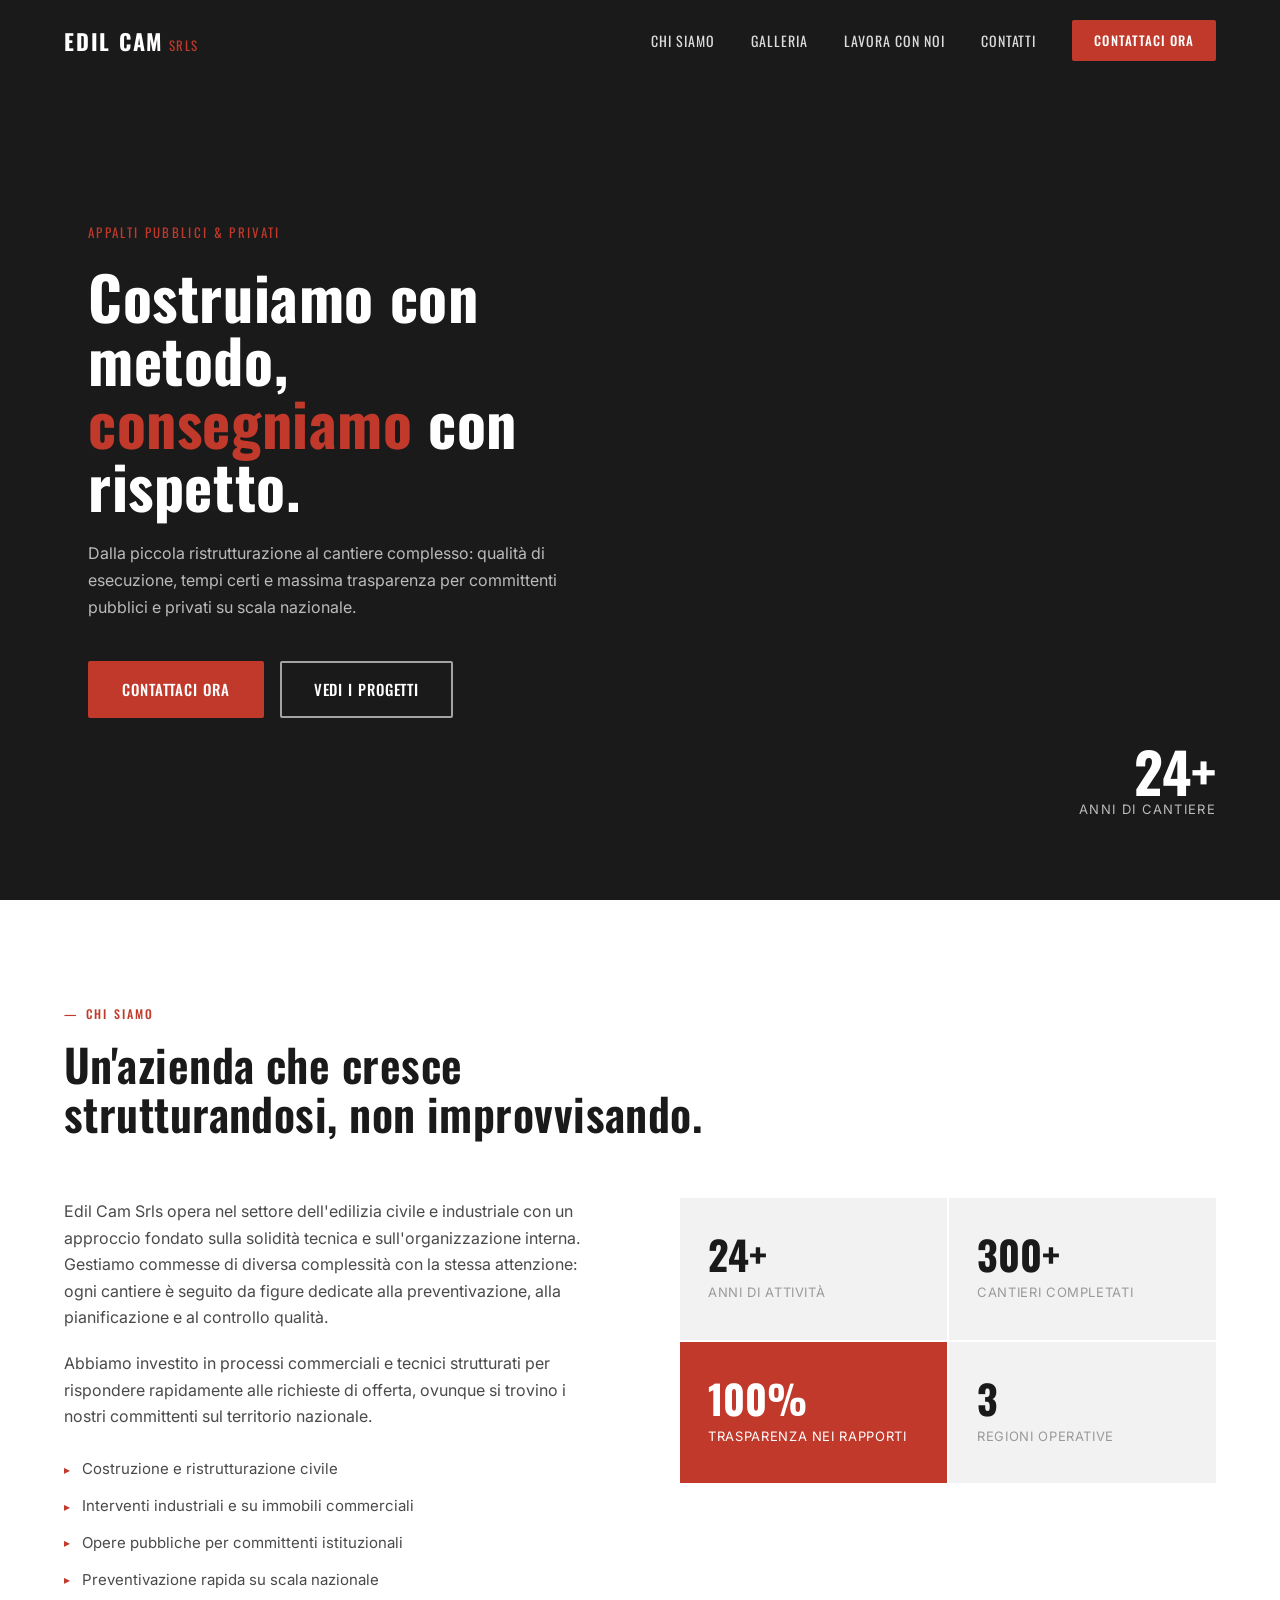
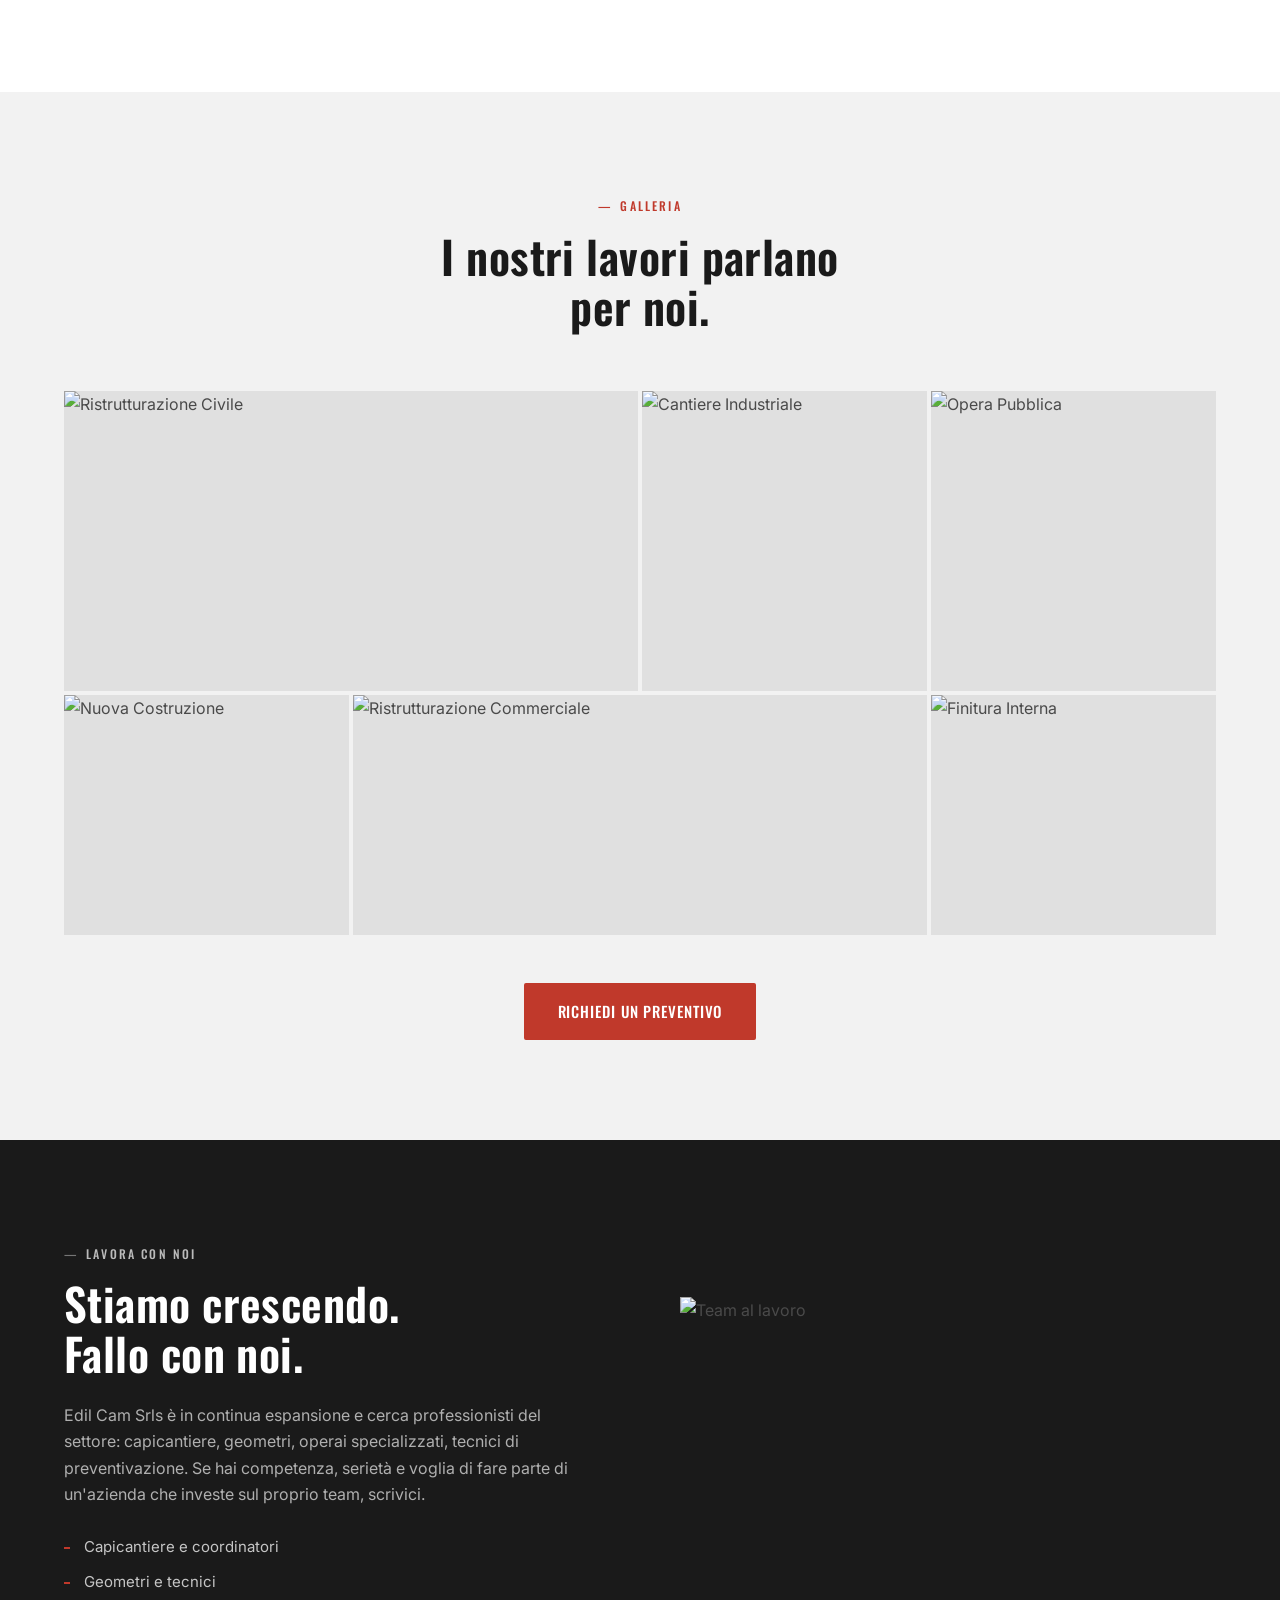
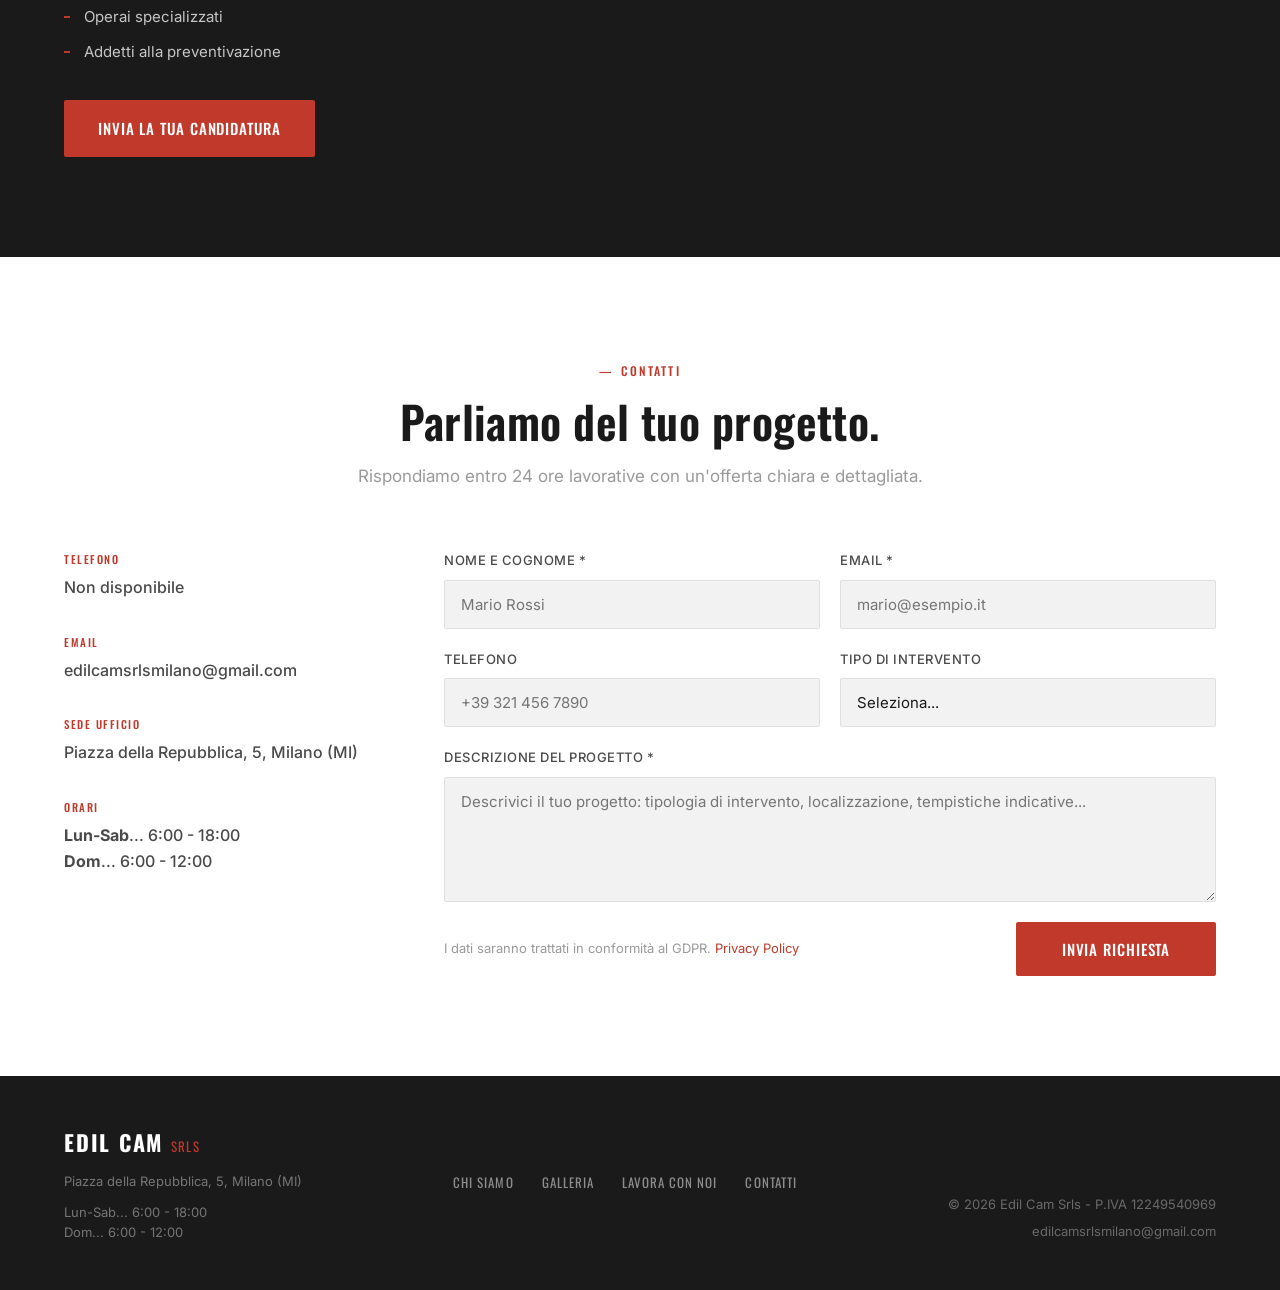
==== index.html @ 342fb799 "Add files via upload" ====
<!DOCTYPE html>
<html lang="it">
<head>
  <meta charset="UTF-8" />
  <meta name="viewport" content="width=device-width, initial-scale=1.0" />
  <link rel="icon" type="image/x-icon" href="img/favicon.ico">
  <title>Edil Cam Srls - Appalti pubblici e privati</title>
  <link rel="preconnect" href="https://fonts.googleapis.com" />
  <link rel="preconnect" href="https://fonts.gstatic.com" crossorigin />
  <link href="https://fonts.googleapis.com/css2?family=Oswald:wght@400;500;600;700&family=Inter:wght@300;400;500;600&display=swap" rel="stylesheet" />
  <link rel="stylesheet" href="styles.css" />
  <link rel="stylesheet" href="index.css" />
</head>
<body>

  <!-- NAVBAR -->
  <header class="navbar" id="navbar">
    <div class="nav-container">
      <a href="#home" class="nav-logo">
        <span class="logo-main">EDIL CAM</span>
        <span class="logo-sub">SRLS</span>
      </a>
      <nav class="nav-links" id="navLinks">
        <a href="#chi-siamo" class="nav-link">Chi Siamo</a>
        <a href="#galleria" class="nav-link">Galleria</a>
        <a href="#lavora" class="nav-link">Lavora con Noi</a>
        <a href="#contatti" class="nav-link">Contatti</a>
        <a href="#contatti" class="nav-cta">Contattaci Ora</a>
      </nav>
      <button class="hamburger" id="hamburger" aria-label="Apri menu" aria-expanded="false">
        <span></span><span></span><span></span>
      </button>
    </div>
  </header>

  <!-- HERO -->
  <section class="hero" id="home">
    <div class="hero-diagonal"></div>

    <div class="hero-carousel">
      <div class="hero-carousel-track" id="heroCarouselTrack">
        <img src="img/hero1.png" alt="" class="hero-carousel-slide" />
        <img src="img/hero2.png" alt="" class="hero-carousel-slide" />
        <img src="img/hero3.png" alt="" class="hero-carousel-slide" />
      </div>
    </div>

    <div class="hero-content">
      <p class="hero-eyebrow">Appalti Pubblici &amp; Privati</p>
      <h1 class="hero-title">Costruiamo con<br> metodo,<br><em>consegniamo</em> con<br>rispetto.</h1>
      <p class="hero-body">Dalla piccola ristrutturazione al cantiere complesso: qualità di esecuzione, tempi certi e massima trasparenza per committenti pubblici e privati su scala nazionale.</p>
      <div class="hero-actions">
        <a href="#contatti" class="btn btn-primary">Contattaci Ora</a>
        <a href="#galleria" class="btn btn-outline">Vedi i Progetti</a>
      </div>
    </div>
    <div class="hero-badge">
      <span class="badge-number">24+</span>
      <span class="badge-label">Anni di cantiere</span>
    </div>
  </section>

  <!-- CHI SIAMO -->
  <section class="section chi-siamo" id="chi-siamo">
    <div class="container">
      <div class="section-header">
        <span class="section-tag">Chi Siamo</span>
        <h2 class="section-title">Un'azienda che cresce<br />strutturandosi, non improvvisando.</h2>
      </div>
      <div class="chi-grid">
        <div class="chi-text">
          <p>Edil Cam Srls opera nel settore dell'edilizia civile e industriale con un approccio fondato sulla solidità tecnica e sull'organizzazione interna. Gestiamo commesse di diversa complessità con la stessa attenzione: ogni cantiere è seguito da figure dedicate alla preventivazione, alla pianificazione e al controllo qualità.</p>
          <p>Abbiamo investito in processi commerciali e tecnici strutturati per rispondere rapidamente alle richieste di offerta, ovunque si trovino i nostri committenti sul territorio nazionale.</p>
          <ul class="chi-list">
            <li><span class="list-icon">▸</span> Costruzione e ristrutturazione civile</li>
            <li><span class="list-icon">▸</span> Interventi industriali e su immobili commerciali</li>
            <li><span class="list-icon">▸</span> Opere pubbliche per committenti istituzionali</li>
            <li><span class="list-icon">▸</span> Preventivazione rapida su scala nazionale</li>
          </ul>
        </div>
        <div class="chi-stats">
          <div class="stat-card">
            <span class="stat-num">24+</span>
            <span class="stat-desc">Anni di attività</span>
          </div>
          <div class="stat-card">
            <span class="stat-num">300+</span>
            <span class="stat-desc">Cantieri completati</span>
          </div>
          <div class="stat-card stat-card--accent">
            <span class="stat-num">100%</span>
            <span class="stat-desc">Trasparenza nei rapporti</span>
          </div>
          <div class="stat-card">
            <span class="stat-num">3</span>
            <span class="stat-desc">Regioni operative</span>
          </div>
        </div>
      </div>
    </div>
  </section>

  <!-- GALLERIA -->
  <section class="section galleria" id="galleria">
    <div class="container">
      <div class="section-header section-header--centered">
        <span class="section-tag">Galleria</span>
        <h2 class="section-title">I nostri lavori parlano<br />per noi.</h2>
      </div>
      <div class="gallery-grid">
        <div class="gallery-item gallery-item--span2" data-label="Ristrutturazione Civile">
          <img src="img/gal1.png" alt="Ristrutturazione Civile" />
          <div class="gallery-overlay"><span>Ristrutturazione Civile</span></div>
        </div>
        <div class="gallery-item" data-label="Cantiere Industriale">
          <img src="img/gal2.png" alt="Cantiere Industriale" />
          <div class="gallery-overlay"><span>Cantiere Industriale</span></div>
        </div>
        <div class="gallery-item" data-label="Opera Pubblica">
          <img src="img/gal3.png" alt="Opera Pubblica" />
          <div class="gallery-overlay"><span>Opera Pubblica</span></div>
        </div>
        <div class="gallery-item" data-label="Nuova Costruzione">
          <img src="img/gal4.png" alt="Nuova Costruzione" />
          <div class="gallery-overlay"><span>Nuova Costruzione</span></div>
        </div>
        <div class="gallery-item gallery-item--span2" data-label="Ristrutturazione Commerciale">
          <img src="img/gal5.png" alt="Ristrutturazione Commerciale" />
          <div class="gallery-overlay"><span>Ristrutturazione Commerciale</span></div>
        </div>
        <div class="gallery-item" data-label="Finitura Interna">
          <img src="img/gal6.png" alt="Finitura Interna" />
          <div class="gallery-overlay"><span>Finitura Interna</span></div>
        </div>
      </div>
      <div class="gallery-cta">
        <a href="#contatti" class="btn btn-primary">Richiedi un Preventivo</a>
      </div>
    </div>
  </section>

  <!-- LAVORA CON NOI -->
  <section class="section lavora" id="lavora">
    <div class="container">
      <div class="lavora-inner">
        <div class="lavora-text">
          <span class="section-tag section-tag--light">Lavora con Noi</span>
          <h2 class="section-title section-title--light">Stiamo crescendo.<br />Fallo con noi.</h2>
          <p>Edil Cam Srls è in continua espansione e cerca professionisti del settore: capicantiere, geometri, operai specializzati, tecnici di preventivazione. Se hai competenza, serietà e voglia di fare parte di un'azienda che investe sul proprio team, scrivici.</p>
          <ul class="lavora-list">
            <li>Capicantiere e coordinatori</li>
            <li>Geometri e tecnici</li>
            <li>Operai specializzati</li>
            <li>Addetti alla preventivazione</li>
          </ul>
          <a href="lavora-con-noi.html" class="btn btn-primary">Invia la tua Candidatura</a>
        </div>
        <div class="lavora-visual">
          <div class="lavora-carousel">
            <div class="carousel-track" id="carouselTrack">
              <img src="img/join1.png" alt="Team al lavoro" class="carousel-slide" />
              <img src="img/join2.png" alt="Cantiere" class="carousel-slide" />
              <img src="img/join3.png" alt="Squadra" class="carousel-slide" />
            </div>
          </div>
        </div>
      </div>
    </div>
  </section>

  <!-- CONTATTI -->
  <section class="section contatti" id="contatti">
    <div class="container">
      <div class="section-header section-header--centered">
        <span class="section-tag">Contatti</span>
        <h2 class="section-title">Parliamo del tuo progetto.</h2>
        <p class="section-sub">Rispondiamo entro 24 ore lavorative con un'offerta chiara e dettagliata.</p>
      </div>
      <div class="contatti-grid">
        <div class="contatti-info">
          <div class="info-block">
            <span class="info-label">Telefono</span>
            <span class="info-value">Non disponibile</span>
          </div>
          <div class="info-block">
            <span class="info-label">Email</span>
            <a href="mailto:edilcamsrlsmilano@gmail.com" class="info-value">edilcamsrlsmilano@gmail.com</a>
          </div>
          <div class="info-block">
            <span class="info-label">Sede Ufficio</span>
            <span class="info-value">Piazza della Repubblica, 5, Milano (MI)</span>
          </div>
          <div class="info-block">
            <span class="info-label">Orari</span>
            <span class="info-value"><span style="font-weight:bold;">Lun-Sab</span>... 6:00 - 18:00</span><br>
            <span class="info-value"><span style="font-weight:bold;">Dom</span>... 6:00 - 12:00</span>
          </div>
        </div>

        <!-- FORM WRAPPER: contiene sia il form che il messaggio di successo -->
        <div class="form-wrapper" id="formWrapper">
          <form class="contatti-form" id="contactForm" novalidate>
            <div class="form-row">
              <div class="form-group">
                <label for="nome">Nome e Cognome *</label>
                <input type="text" id="nome" name="nome" placeholder="Mario Rossi" required />
              </div>
              <div class="form-group">
                <label for="email">Email *</label>
                <input type="email" id="email" name="email" placeholder="mario@esempio.it" required />
              </div>
            </div>
            <div class="form-row">
              <div class="form-group">
                <label for="telefono">Telefono</label>
                <input type="tel" id="telefono" name="telefono" placeholder="+39 321 456 7890" />
              </div>
              <div class="form-group">
                <label for="tipo">Tipo di Intervento</label>
                <select id="tipo" name="tipo">
                  <option value="">Seleziona...</option>
                  <option>Ristrutturazione civile</option>
                  <option>Nuova costruzione</option>
                  <option>Intervento industriale</option>
                  <option>Opera pubblica</option>
                  <option>Altro</option>
                </select>
              </div>
            </div>
            <div class="form-group form-group--full">
              <label for="messaggio">Descrizione del Progetto *</label>
              <textarea id="messaggio" name="messaggio" rows="5" placeholder="Descrivici il tuo progetto: tipologia di intervento, localizzazione, tempistiche indicative..." required></textarea>
            </div>
            <div class="form-footer">
              <p class="form-privacy">I dati saranno trattati in conformità al GDPR. <a href="#">Privacy Policy</a></p>
              <button type="submit" class="btn btn-primary btn-submit" id="submitBtn">Invia Richiesta</button>
            </div>
          </form>

          <!-- SUCCESSO: fratello del form, non figlio -->
          <div class="form-success" id="formSuccess">
            <div class="success-check">
              <svg viewBox="0 0 24 24" fill="none" xmlns="http://www.w3.org/2000/svg">
                <polyline points="4,13 9,18 20,7" stroke="#fff" stroke-width="2.5" stroke-linecap="round" stroke-linejoin="round"/>
              </svg>
            </div>
            <p>La tua richiesta è stata inviata.<br>Ti risponderemo entro 24 ore lavorative.</p>
          </div>
        </div>

      </div>
    </div>
  </section>

  <!-- FOOTER -->
  <footer class="footer">
    <div class="container footer-inner">
      <div class="footer-brand">
        <span class="logo-main">EDIL CAM <span class="logo-sub">SRLS</span></span>
        <p>Piazza della Repubblica, 5, Milano (MI)</p>
        <p>Lun-Sab... 6:00 - 18:00<br>Dom... 6:00 - 12:00</p>
      </div>
      <nav class="footer-nav">
        <a href="#chi-siamo">Chi Siamo</a>
        <a href="#galleria">Galleria</a>
        <a href="#lavora">Lavora con Noi</a>
        <a href="#contatti">Contatti</a>
      </nav>
      <div class="footer-legal">
        <p>© 2026 Edil Cam Srls - P.IVA 12249540969</p>
        <p><a href="mailto:edilcamsrlsmilano@gmail.com">edilcamsrlsmilano@gmail.com</a></p>
      </div>
    </div>
  </footer>

  <script>
  (function () {
    'use strict';

    /* ================================================
       NAVBAR – scroll + hamburger
    ================================================ */
    var navbar    = document.getElementById('navbar');
    var hamburger = document.getElementById('hamburger');
    var navLinks  = document.getElementById('navLinks');

    function updateNavbar() {
      navbar.classList.toggle('scrolled', window.scrollY > 60);
    }
    window.addEventListener('scroll', updateNavbar, { passive: true });
    updateNavbar();

    hamburger.addEventListener('click', function () {
      var isOpen = navLinks.classList.toggle('open');
      hamburger.classList.toggle('open', isOpen);
      hamburger.setAttribute('aria-expanded', String(isOpen));
      document.body.style.overflow = isOpen ? 'hidden' : '';
    });

    navLinks.querySelectorAll('a').forEach(function (link) {
      link.addEventListener('click', function () {
        navLinks.classList.remove('open');
        hamburger.classList.remove('open');
        hamburger.setAttribute('aria-expanded', 'false');
        document.body.style.overflow = '';
      });
    });

    /* ================================================
       SMOOTH SCROLL
    ================================================ */
    document.querySelectorAll('a[href^="#"]').forEach(function (anchor) {
      anchor.addEventListener('click', function (e) {
        var targetId = this.getAttribute('href');
        if (targetId === '#') return;
        var target = document.querySelector(targetId);
        if (!target) return;
        e.preventDefault();
        var offset = navbar.offsetHeight + 16;
        var top = target.getBoundingClientRect().top + window.scrollY - offset;
        window.scrollTo({ top: top, behavior: 'smooth' });
      });
    });

    /* ================================================
       SCROLL-IN ANIMATIONS
    ================================================ */
    if ('IntersectionObserver' in window) {
      var style = document.createElement('style');
      style.textContent = [
        '.anim { opacity:0; transform:translateY(28px); transition:opacity .55s ease, transform .55s ease; }',
        '.anim.in { opacity:1; transform:translateY(0); }',
        '.stat-card.anim { transition-delay:calc(var(--ci,0) * .08s); }',
        '.gallery-item.anim { transition-delay:calc(var(--ii,0) * .07s); }'
      ].join('');
      document.head.appendChild(style);

      document.querySelectorAll('.stat-card').forEach(function (el, i) {
        el.style.setProperty('--ci', i);
      });
      document.querySelectorAll('.gallery-item').forEach(function (el, i) {
        el.style.setProperty('--ii', i);
      });

      var targets = document.querySelectorAll(
        '.chi-grid, .stat-card, .gallery-item, .lavora-inner, .contatti-grid, .section-header'
      );
      targets.forEach(function (el) { el.classList.add('anim'); });

      var observer = new IntersectionObserver(function (entries) {
        entries.forEach(function (entry) {
          if (entry.isIntersecting) {
            entry.target.classList.add('in');
            observer.unobserve(entry.target);
          }
        });
      }, { threshold: 0.12, rootMargin: '0px 0px -40px 0px' });

      targets.forEach(function (el) { observer.observe(el); });
    }

    /* ================================================
       CAROUSEL – Lavora con Noi
    ================================================ */
    (function () {
      var track  = document.getElementById('carouselTrack');
      if (!track) return;
      var slides = track.querySelectorAll('.carousel-slide');
      var total  = slides.length;
      var current = 0;
      function goTo(n) {
        current = (n + total) % total;
        track.style.transform = 'translateX(-' + current * 100 + '%)';
      }
      setInterval(function () { goTo(current + 1); }, 8000);
    })();

    /* ================================================
       CAROUSEL – Hero
    ================================================ */
    (function () {
      var track  = document.getElementById('heroCarouselTrack');
      if (!track) return;
      var slides = track.querySelectorAll('.hero-carousel-slide');
      var total  = slides.length;
      var current = 0;
      function goTo(n) {
        current = (n + total) % total;
        track.style.transform = 'translateX(-' + current * 100 + '%)';
      }
      setInterval(function () { goTo(current + 1); }, 8000);
    })();

    /* ================================================
       CONTACT FORM
    ================================================ */
    var form       = document.getElementById('contactForm');
    var formSuccess = document.getElementById('formSuccess');
    var submitBtn  = document.getElementById('submitBtn');

    if (!form || !formSuccess || !submitBtn) return;

    /* --- helpers --- */
    function getField(id) { return form.querySelector('#' + id); }

    function setError(field, msg) {
      field.style.borderColor = '#C0392B';
      var hint = field.parentNode.querySelector('.field-error');
      if (!hint) {
        hint = document.createElement('span');
        hint.className = 'field-error';
        hint.style.cssText = 'display:block;font-size:12px;color:#C0392B;margin-top:4px;';
        field.parentNode.appendChild(hint);
      }
      hint.textContent = msg;
    }

    function clearError(field) {
      field.style.borderColor = '';
      var hint = field.parentNode.querySelector('.field-error');
      if (hint) hint.remove();
    }

    /* Clear error on user input */
    form.querySelectorAll('input, select, textarea').forEach(function (field) {
      field.addEventListener('input', function () { clearError(this); });
    });

    /* --- validation --- */
    function validate() {
      var ok = true;

      /* required fields */
      form.querySelectorAll('[required]').forEach(function (field) {
        clearError(field);
        if (!field.value.trim()) {
          setError(field, 'Campo obbligatorio.');
          ok = false;
        }
      });

      if (!ok) return false;

      /* email format */
      var emailField = getField('email');
      var emailVal   = emailField.value.trim();
      if (!/^[^\s@]+@[^\s@]+\.[^\s@]{2,}$/.test(emailVal)) {
        setError(emailField, 'Formato email non valido.');
        ok = false;
      }

      /* phone: optional, 8–15 digits */
      var telField = getField('telefono');
      var telVal   = telField.value.trim();
      if (telVal) {
        var digits = telVal.replace(/[\s\-\+\(\)]/g, '');
        if (digits.length < 8 || digits.length > 15) {
          setError(telField, 'Il numero deve contenere tra 8 e 15 cifre.');
          ok = false;
        }
      }

      return ok;
    }

    /* --- submit --- */
    form.addEventListener('submit', function (e) {
      e.preventDefault();

      if (!validate()) return;

      /* Disabilita pulsante e mostra stato invio */
      submitBtn.textContent = 'Invio in corso...';
      submitBtn.disabled = true;

      /* Simula chiamata al server (900ms) poi mostra successo */
      setTimeout(function () {
        /* Nascondi il form con fade */
        form.style.transition = 'opacity .3s ease';
        form.style.opacity = '0';

        setTimeout(function () {
          /* Collassa il form senza display:none così il DOM resta integro */
          form.style.visibility = 'hidden';
          form.style.position   = 'absolute';
          form.style.height     = '0';
          form.style.overflow   = 'hidden';

          /* Mostra il pannello di successo */
          formSuccess.classList.add('visible');
        }, 300);
      }, 900);
    });

    /* ================================================
       GALLERY – accessibilità tastiera
    ================================================ */
    document.querySelectorAll('.gallery-item').forEach(function (item) {
      item.setAttribute('tabindex', '0');
      item.addEventListener('keydown', function (e) {
        if (e.key === 'Enter' || e.key === ' ') {
          e.preventDefault();
          console.log('Gallery item selected:', item.getAttribute('data-label'));
        }
      });
    });

  })();
  </script>
</body>
</html>
---- styles.css ----
/* =============================================
   EDIL CAM SRLS – styles.css  (condiviso)
   Palette: White #FFFFFF | Grey #4A4A4A / #E8E8E8 | Red #C0392B
   Fonts: Oswald (display) + Inter (body)
   ============================================= */

/* --- RESET & BASE --- */
*, *::before, *::after { box-sizing: border-box; margin: 0; padding: 0; }

:root {
  --white:      #FFFFFF;
  --grey-light: #F2F2F2;
  --grey-mid:   #E0E0E0;
  --grey:       #9A9A9A;
  --grey-dark:  #4A4A4A;
  --black:      #1A1A1A;
  --red:        #C0392B;
  --red-dark:   #962D22;

  --font-display: 'Oswald', sans-serif;
  --font-body:    'Inter', sans-serif;

  --container:  1200px;
  --radius:     2px;
  --transition: 0.25s ease;
}

html { scroll-behavior: smooth; }

body {
  font-family: var(--font-body);
  font-size: 16px;
  line-height: 1.65;
  color: var(--grey-dark);
  background: var(--white);
  overflow-x: hidden;
}

img, svg { display: block; max-width: 100%; }
a { text-decoration: none; color: inherit; }

h1, h2, h3 {
  font-family: var(--font-display);
  font-weight: 600;
  line-height: 1.1;
  letter-spacing: 0.01em;
  color: var(--black);
}

/* --- CONTAINER --- */
.container {
  width: 100%;
  max-width: var(--container);
  margin: 0 auto;
  padding: 0 24px;
}

/* --- BUTTONS --- */
.btn {
  display: inline-flex;
  align-items: center;
  justify-content: center;
  padding: 14px 32px;
  font-family: var(--font-display);
  font-size: 15px;
  font-weight: 500;
  letter-spacing: 0.06em;
  text-transform: uppercase;
  border: 2px solid transparent;
  cursor: pointer;
  border-radius: var(--radius);
  transition: background var(--transition), color var(--transition), border-color var(--transition);
}
.btn-primary { background: var(--red); color: var(--white); border-color: var(--red); }
.btn-primary:hover { background: var(--red-dark); border-color: var(--red-dark); }
.btn-outline { background: transparent; color: var(--white); border-color: rgba(255,255,255,0.6); }
.btn-outline:hover { background: rgba(255,255,255,0.1); border-color: var(--white); }

/* --- NAVBAR --- */
.navbar {
  position: fixed;
  top: 0; left: 0; right: 0;
  z-index: 100;
  background: transparent;
  padding: 20px 0;
  transition: background var(--transition), box-shadow var(--transition);
}
.navbar.scrolled {
  background: var(--white);
  box-shadow: 0 2px 20px rgba(0,0,0,0.08);
  padding: 14px 0;
}
.navbar.scrolled .nav-link,
.navbar.scrolled .logo-main,
.navbar.scrolled .logo-sub { color: var(--black); }

.nav-container {
  display: flex;
  align-items: center;
  justify-content: space-between;
  max-width: var(--container);
  margin: 0 auto;
  padding: 0 24px;
}

.nav-logo { display: flex; align-items: baseline; gap: 6px; }
.logo-main {
  font-family: var(--font-display);
  font-size: 22px;
  font-weight: 700;
  letter-spacing: 0.08em;
  color: var(--white);
  transition: color var(--transition);
}
.logo-sub {
  font-family: var(--font-display);
  font-size: 13px;
  font-weight: 400;
  letter-spacing: 0.1em;
  color: var(--red);
}

.nav-links { display: flex; align-items: center; gap: 36px; }
.nav-link {
  font-family: var(--font-display);
  font-size: 14px;
  font-weight: 400;
  letter-spacing: 0.07em;
  text-transform: uppercase;
  color: rgba(255,255,255,0.85);
  transition: color var(--transition);
}
.nav-link:hover { color: var(--white); }
.navbar.scrolled .nav-link { color: var(--grey-dark); }
.navbar.scrolled .nav-link:hover { color: var(--red); }

.nav-cta {
  padding: 10px 22px;
  font-family: var(--font-display);
  font-size: 13px;
  font-weight: 500;
  letter-spacing: 0.08em;
  text-transform: uppercase;
  background: var(--red);
  color: var(--white) !important;
  border-radius: var(--radius);
  transition: background var(--transition);
}
.nav-cta:hover { background: var(--red-dark); }

.hamburger {
  display: none;
  flex-direction: column;
  gap: 5px;
  background: none;
  border: none;
  cursor: pointer;
  padding: 4px;
}
.hamburger span {
  display: block;
  width: 24px; height: 2px;
  background: var(--white);
  transition: background var(--transition), transform 0.3s;
}
.navbar.scrolled .hamburger span { background: var(--black); }

/* --- SECTION COMMON --- */
.section { padding: 100px 0; }
.section-header { margin-bottom: 60px; }
.section-header--centered { text-align: center; }

.section-tag {
  display: inline-block;
  font-family: var(--font-display);
  font-size: 12px;
  font-weight: 500;
  letter-spacing: 0.18em;
  text-transform: uppercase;
  color: var(--red);
  margin-bottom: 16px;
}
.section-tag::before { content: '—'; margin-right: 8px; color: var(--red); }
.section-tag--light { color: rgba(255,255,255,0.7); }
.section-tag--light::before { color: rgba(255,255,255,0.4); }

.section-title {
  font-size: clamp(28px, 3.5vw, 48px);
  font-weight: 600;
  color: var(--black);
  line-height: 1.1;
}
.section-title--light { color: var(--white); }
.section-sub { margin-top: 16px; font-size: 17px; color: var(--grey); }

/* --- FORM (condiviso tra contatti e candidature) --- */
.contatti-form { position: relative; }

.form-row {
  display: grid;
  grid-template-columns: 1fr 1fr;
  gap: 20px;
  margin-bottom: 20px;
}
.form-group { display: flex; flex-direction: column; gap: 8px; }
.form-group--full { margin-bottom: 20px; }

.form-group label {
  font-size: 13px;
  font-weight: 500;
  letter-spacing: 0.04em;
  color: var(--grey-dark);
  text-transform: uppercase;
}
.form-group input,
.form-group select,
.form-group textarea {
  padding: 14px 16px;
  background: var(--grey-light);
  border: 1px solid var(--grey-mid);
  border-radius: var(--radius);
  font-family: var(--font-body);
  font-size: 15px;
  color: var(--black);
  outline: none;
  appearance: none;
  transition: border-color var(--transition), background var(--transition);
}
.form-group input:focus,
.form-group select:focus,
.form-group textarea:focus { border-color: var(--red); background: var(--white); }
.form-group textarea { resize: vertical; min-height: 120px; }

.form-footer {
  display: flex;
  align-items: center;
  justify-content: space-between;
  gap: 20px;
  flex-wrap: wrap;
}
.form-privacy { font-size: 13px; color: var(--grey); }
.form-privacy a { color: var(--red); }
.btn-submit { min-width: 200px; }

/* --- FOOTER --- */
.footer { background: var(--black); padding: 48px 0; }
.footer-inner {
  display: flex;
  align-items: center;
  justify-content: space-between;
  gap: 40px;
  flex-wrap: wrap;
}

.footer-brand { display: flex; flex-direction: column; gap: 4px; align-self: flex-start; }
.footer-brand p { font-size: 13px; color: rgba(255,255,255,0.4); margin-top: 8px; line-height: 1.5; }

.footer-nav { display: flex; gap: 28px; flex-wrap: wrap; }
.footer-nav a {
  font-family: var(--font-display);
  font-size: 13px;
  letter-spacing: 0.08em;
  text-transform: uppercase;
  color: rgba(255,255,255,0.5);
  transition: color var(--transition);
}
.footer-nav a:hover { color: var(--white); }

.footer-legal { text-align: right; display: flex; flex-direction: column; gap: 6px; align-self: flex-end;}
.footer-legal p,
.footer-legal a { font-size: 13px; color: rgba(255,255,255,0.35); transition: color var(--transition); }
.footer-legal a:hover { color: var(--red); }

/* --- RESPONSIVE CONDIVISO --- */
@media (max-width: 768px) {
  .nav-links {
    display: none;
    position: fixed;
    inset: 0;
    background: var(--black);
    flex-direction: column;
    align-items: center;
    justify-content: center;
    gap: 32px;
    z-index: 99;
  }
  .nav-links.open { display: flex; }
  .nav-link { font-size: 22px; color: var(--white) !important; }
  .nav-cta { font-size: 18px; }
  .hamburger { display: flex; z-index: 101; }
  .hamburger.open span:nth-child(1) { transform: translateY(7px) rotate(45deg); }
  .hamburger.open span:nth-child(2) { opacity: 0; }
  .hamburger.open span:nth-child(3) { transform: translateY(-7px) rotate(-45deg); }

  .section { padding: 72px 0; }
  .form-row { grid-template-columns: 1fr; }
  .form-footer { flex-direction: column; align-items: flex-start; }
  .footer-inner { flex-direction: column; align-items: flex-start; }
  .footer-legal { text-align: left; }
}

@media (max-width: 480px) {
  .btn { width: 100%; text-align: center; }
}

@media (prefers-reduced-motion: reduce) {
  *, *::before, *::after { transition: none !important; animation: none !important; }
}
---- index.css ----
/* =============================================
   EDIL CAM SRLS – index.css  (solo index.html)
   Dipende da styles.css
   ============================================= */

/* --- HERO --- */
.hero {
  position: relative;
  min-height: 100vh;
  background: var(--black);
  display: flex;
  align-items: center;
  overflow: hidden;
  padding: 120px 24px 80px;
}

.hero-diagonal {
  position: absolute;
  top: 0; right: 0;
  width: 55%; height: 100%;
  background: transparent; 
  clip-path: polygon(18% 0, 100% 0, 100% 100%, 0% 100%);
  opacity: 1;
  z-index: 2;
}

/* --- HERO CAROUSEL --- */
.hero-carousel {
  position: absolute;
  top: 0;
  right: 0;
  width: 55%;
  height: 100%;
  clip-path: polygon(18% 0, 100% 0, 100% 100%, 0% 100%);
  overflow: hidden;
  z-index: 1;
}

.hero-carousel-track {
  display: flex;
  width: 100%;
  height: 100%;
  transition: transform 0.8s ease;
}

.hero-carousel-slide {
  min-width: 100%;
  height: 100%;
  object-fit: cover;
  display: block;
  opacity: 0.55; /* scurisce leggermente per non soffocare il testo */
}

.hero-content {
  position: relative;
  z-index: 2;
  max-width: 620px;
  margin: 0 auto 0 calc((100vw - var(--container)) / 2 + 24px);
}
.hero-eyebrow {
  font-family: var(--font-display);
  font-size: 13px;
  font-weight: 400;
  letter-spacing: 0.18em;
  text-transform: uppercase;
  color: var(--red);
  margin-bottom: 20px;
}
.hero-title {
  font-size: clamp(42px, 6vw, 60px);
  font-weight: 700;
  color: var(--white);
  margin-bottom: 24px;
  line-height: 1.05;
}
.hero-title em { font-style: normal; color: var(--red); }
.hero-body {
  font-size: 16px;
  color: rgba(255,255,255,0.7);
  max-width: 480px;
  margin-bottom: 40px;
  line-height: 1.7;
}
.hero-actions { display: flex; gap: 16px; flex-wrap: wrap; }

.hero-badge {
  position: absolute;
  bottom: 80px;
  right: calc((100vw - var(--container)) / 2 + 24px);
  z-index: 2;
  text-align: right;
}
.badge-number {
  display: block;
  font-family: var(--font-display);
  font-size: 56px;
  font-weight: 700;
  color: var(--white);
  line-height: 1;
}
.badge-label {
  display: block;
  font-size: 13px;
  letter-spacing: 0.1em;
  text-transform: uppercase;
  color: var(--white);
  opacity: 0.7;
}

/* --- CHI SIAMO --- */
.chi-siamo { background: var(--white); }

.chi-grid {
  display: grid;
  grid-template-columns: 1fr 1fr;
  gap: 80px;
  align-items: start;
}
.chi-text p { color: var(--grey-dark); font-size: 16px; margin-bottom: 20px; }

.chi-list { list-style: none; margin-top: 28px; display: flex; flex-direction: column; gap: 12px; }
.chi-list li { font-size: 15px; display: flex; align-items: center; gap: 12px; color: var(--grey-dark); }
.list-icon { color: var(--red); font-size: 12px; flex-shrink: 0; }

.chi-stats { display: grid; grid-template-columns: 1fr 1fr; gap: 2px; }

.stat-card {
  background: var(--grey-light);
  padding: 36px 28px;
  display: flex;
  flex-direction: column;
  gap: 8px;
  transition: background var(--transition);
}
.stat-card:hover { background: var(--grey-mid); }
.stat-card--accent { background: var(--red); }
.stat-card--accent:hover { background: var(--red-dark); }

.stat-num {
  font-family: var(--font-display);
  font-size: 40px;
  font-weight: 700;
  color: var(--black);
  line-height: 1;
}
.stat-card--accent .stat-num,
.stat-card--accent .stat-desc { color: var(--white); }
.stat-desc { font-size: 13px; letter-spacing: 0.05em; text-transform: uppercase; color: var(--grey); }

/* --- GALLERIA --- */
.galleria { background: var(--grey-light); }

.gallery-grid {
  display: grid;
  grid-template-columns: repeat(4, 1fr);
  grid-template-rows: 300px 240px;
  gap: 4px;
}

.gallery-item {
  position: relative;
  overflow: hidden;
  background: var(--grey-mid);
  cursor: pointer;
}
.gallery-item--span2 { grid-column: span 2; }

.gallery-item img {
  width: 100%;
  height: 100%;
  object-fit: cover;
  display: block;
  transition: transform 0.5s ease;
}
.gallery-item:hover img { transform: scale(1.04); }

.gallery-overlay {
  position: absolute;
  inset: 0;
  background: rgba(26,26,26,0);
  display: flex;
  align-items: flex-end;
  padding: 20px;
  transition: background var(--transition);
}
.gallery-overlay span {
  font-family: var(--font-display);
  font-size: 16px;
  font-weight: 500;
  letter-spacing: 0.05em;
  text-transform: uppercase;
  color: var(--white);
  opacity: 0;
  transform: translateY(8px);
  transition: opacity var(--transition), transform var(--transition);
}
.gallery-item:hover .gallery-overlay { background: rgba(26,26,26,0.55); }
.gallery-item:hover .gallery-overlay span { opacity: 1; transform: translateY(0); }

.gallery-cta { text-align: center; margin-top: 48px; }

/* --- LAVORA CON NOI (sezione in index) --- */
.lavora { background: var(--black); }

.lavora-inner { display: grid; grid-template-columns: 1fr 1fr; gap: 80px; align-items: center; }

.lavora-text p { color: rgba(255,255,255,0.65); margin: 24px 0 28px; font-size: 16px; }

.lavora-list { list-style: none; margin-bottom: 36px; display: flex; flex-direction: column; gap: 10px; }
.lavora-list li {
  color: rgba(255,255,255,0.75);
  font-size: 15px;
  padding-left: 20px;
  position: relative;
}
.lavora-list li::before {
  content: '';
  position: absolute;
  left: 0; top: 50%;
  transform: translateY(-50%);
  width: 6px; height: 2px;
  background: var(--red);
}

.lavora-visual { display: flex; justify-content: center; }

.lavora-carousel {
  position: relative;
  width: 100%;
  max-width: 600px;
  aspect-ratio: 4/3;
  overflow: hidden;
}

.carousel-track {
  display: flex;
  width: 100%;
  height: 100%;
  transition: transform 0.5s ease;
}

.carousel-slide {
  min-width: 100%;
  height: 100%;
  object-fit: cover;
  display: block;
}

/* --- CONTATTI --- */
.contatti { background: var(--white); }

.contatti-grid { display: grid; grid-template-columns: 300px 1fr; gap: 80px; align-items: start; }

.info-block { margin-bottom: 32px; }
.info-label {
  display: block;
  font-family: var(--font-display);
  font-size: 11px;
  font-weight: 500;
  letter-spacing: 0.14em;
  text-transform: uppercase;
  color: var(--red);
  margin-bottom: 6px;
}
.info-value { font-size: 16px; color: var(--grey-dark); font-weight: 500; }
a.info-value:hover { color: var(--red); }

.form-success {
  display: none;
  flex-direction: column;
  align-items: center;
  justify-content: center;
  gap: 20px;
  margin-top: 24px;
  padding: 48px 24px;
  text-align: center;
}
.form-success.visible { display: flex; }

.success-check {
  width: 56px;
  height: 56px;
  background: var(--red);
  border-radius: 4px;
  display: flex;
  align-items: center;
  justify-content: center;
  flex-shrink: 0;
}
.success-check svg {
  width: 30px;
  height: 30px;
}

.form-success p {
  font-size: 16px;
  color: var(--grey-dark);
  font-weight: 500;
  letter-spacing: 0.02em;
}

/* --- RESPONSIVE index.css --- */
@media (max-width: 1024px) {
  .chi-grid { grid-template-columns: 1fr; gap: 48px; }
  .chi-stats { grid-template-columns: repeat(4, 1fr); }
  .contatti-grid { grid-template-columns: 1fr; gap: 48px; }
  .lavora-inner { grid-template-columns: 1fr; gap: 48px; }
  .hero-content { margin-left: 24px; }
  .hero-badge { right: 24px; }
}

@media (max-width: 768px) {
  .gallery-grid { grid-template-columns: 1fr 1fr; grid-template-rows: auto; }
  .gallery-item--span2 { grid-column: span 2; }
  .gallery-item { height: 180px; }
  .chi-stats { grid-template-columns: 1fr 1fr; }
  .hero-badge { display: none; }
  .hero-diagonal { width: 100%; clip-path: none; opacity: 0.15; }
}

@media (max-width: 480px) {
  .hero-actions { flex-direction: column; }
  .gallery-grid { grid-template-columns: 1fr; }
  .gallery-item--span2 { grid-column: span 1; }
}
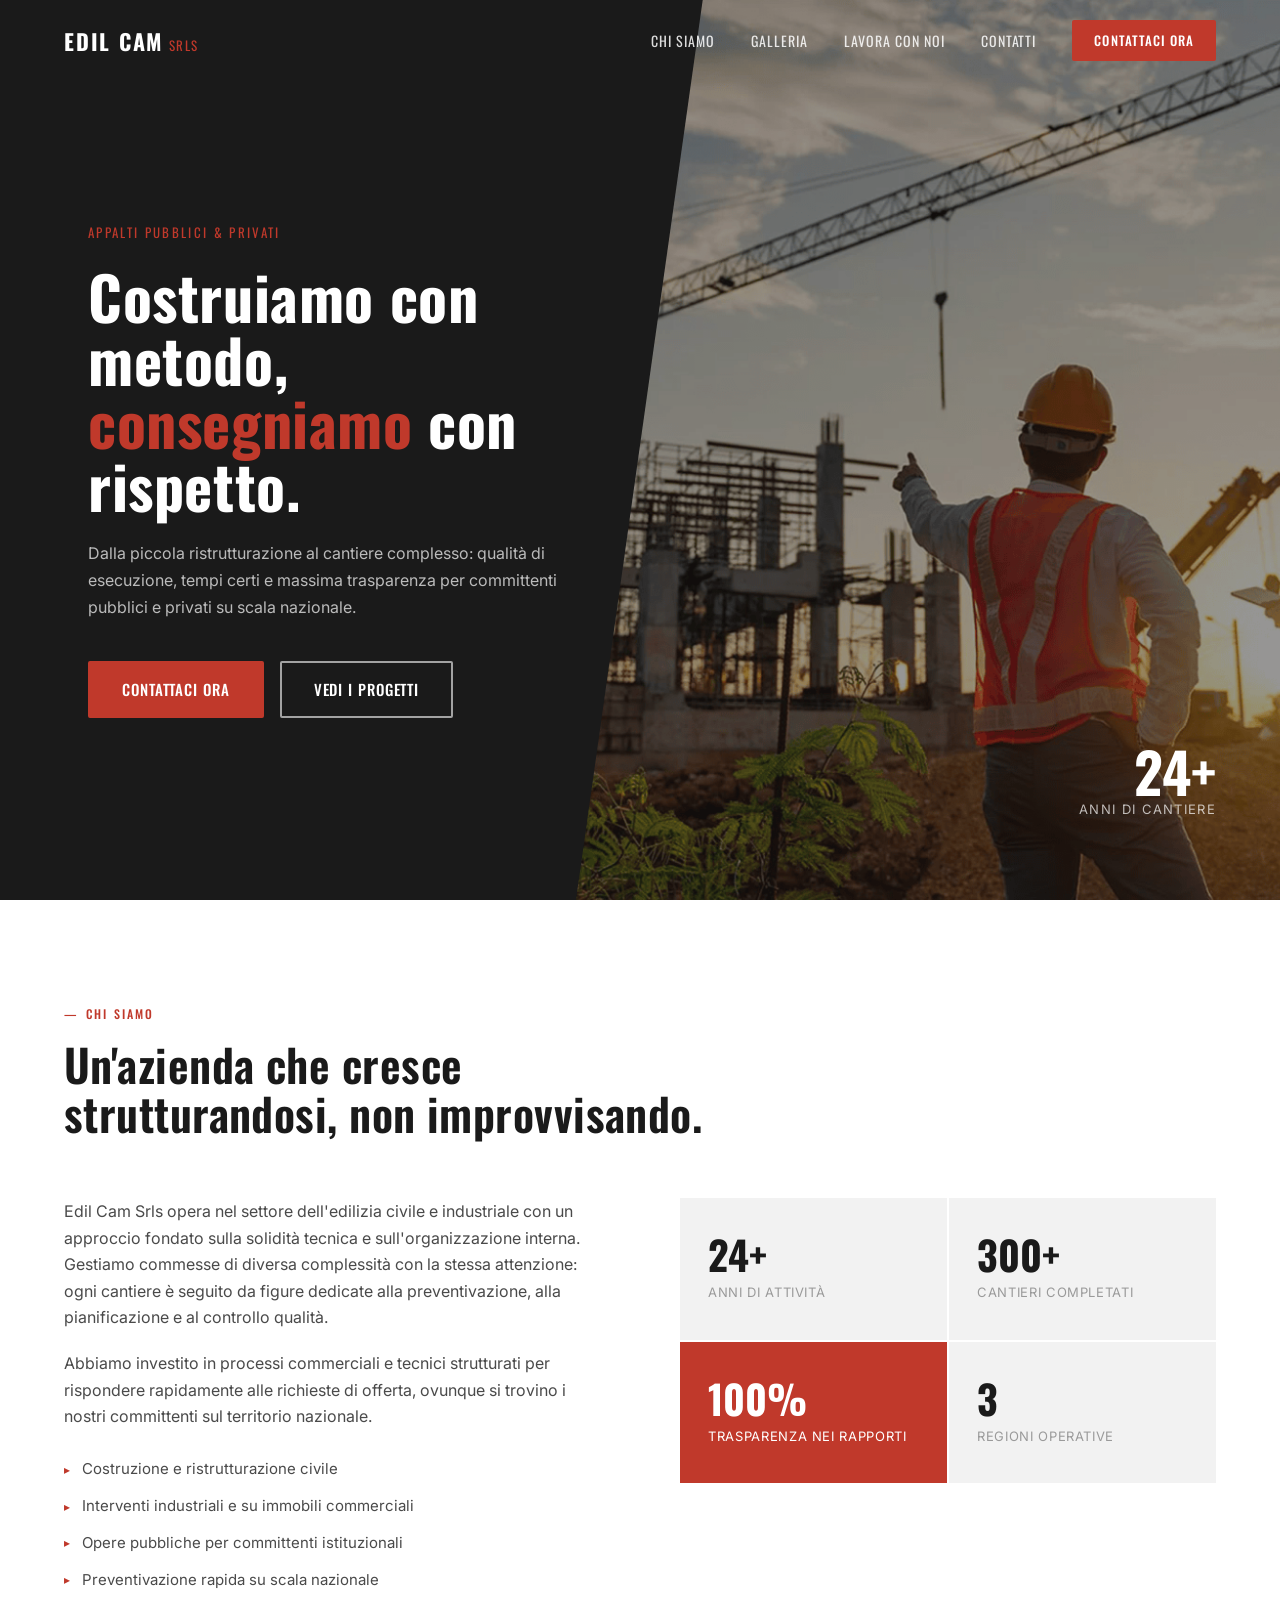
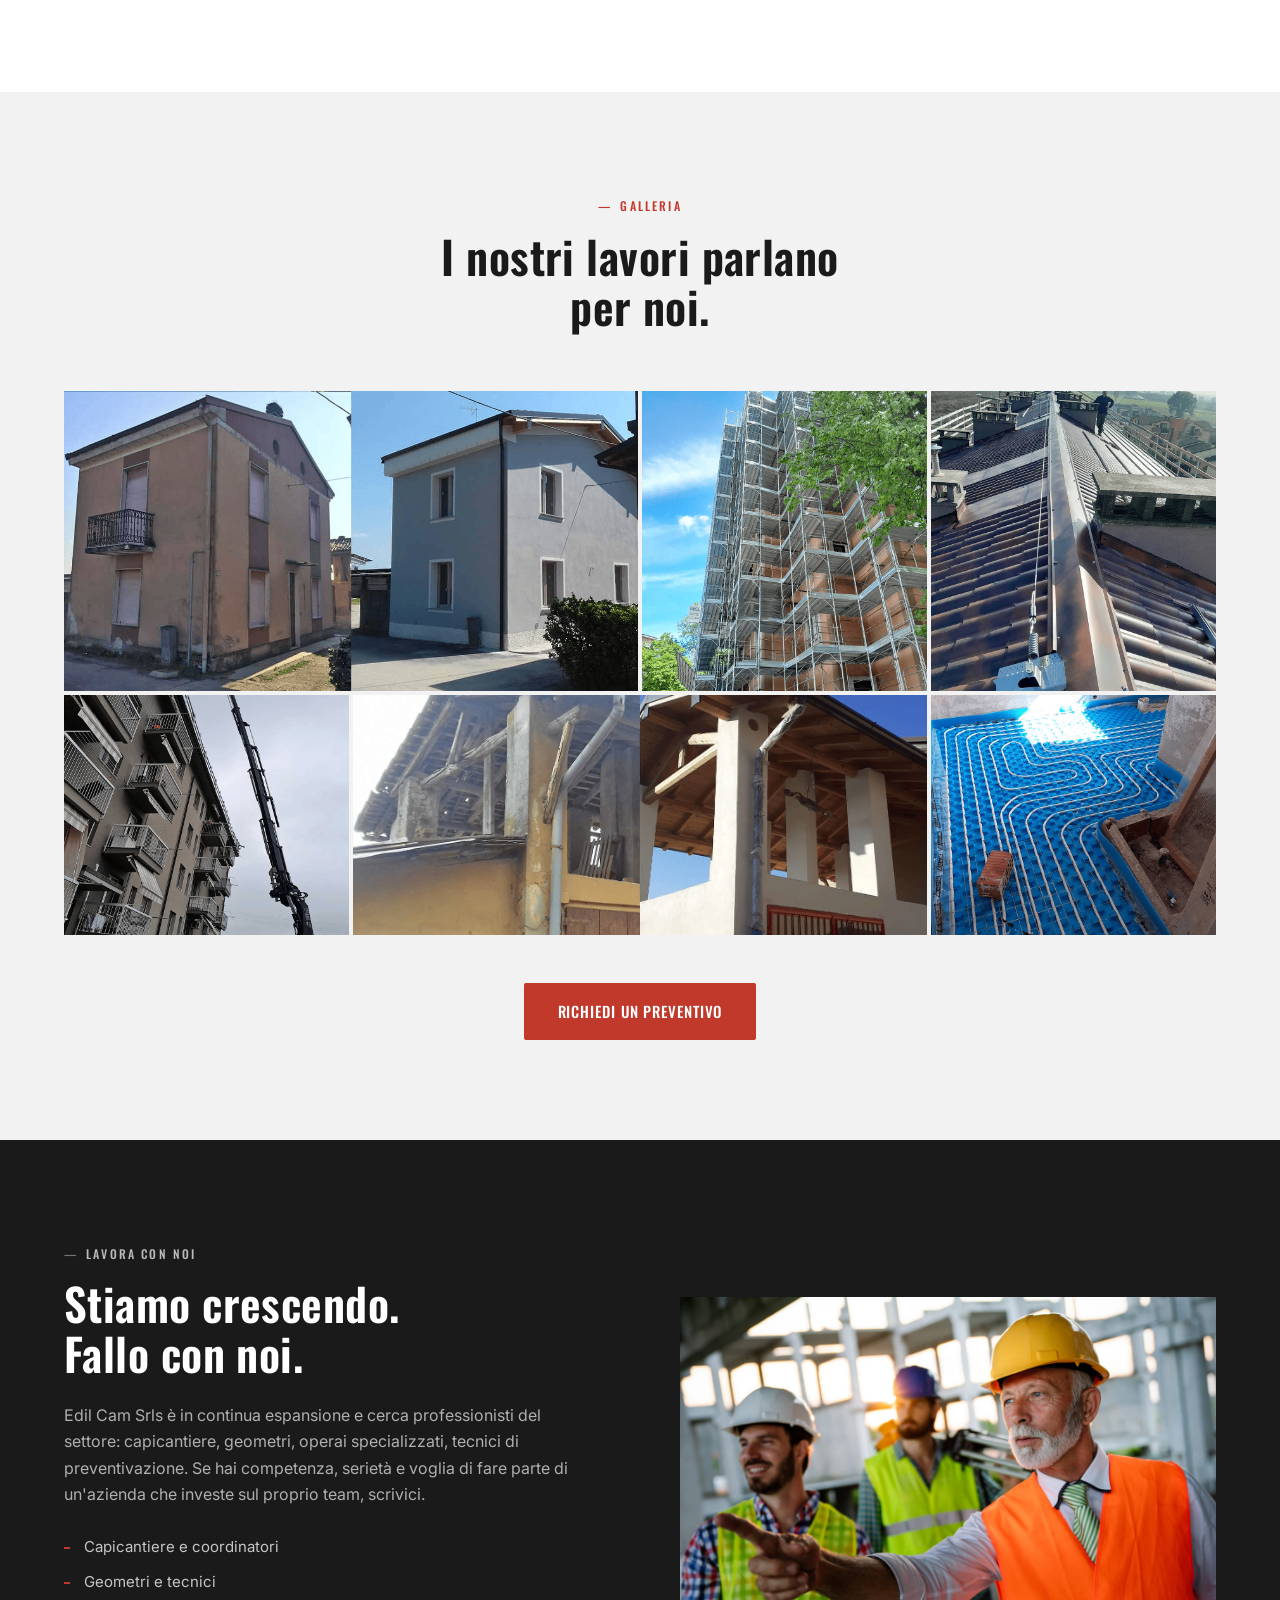
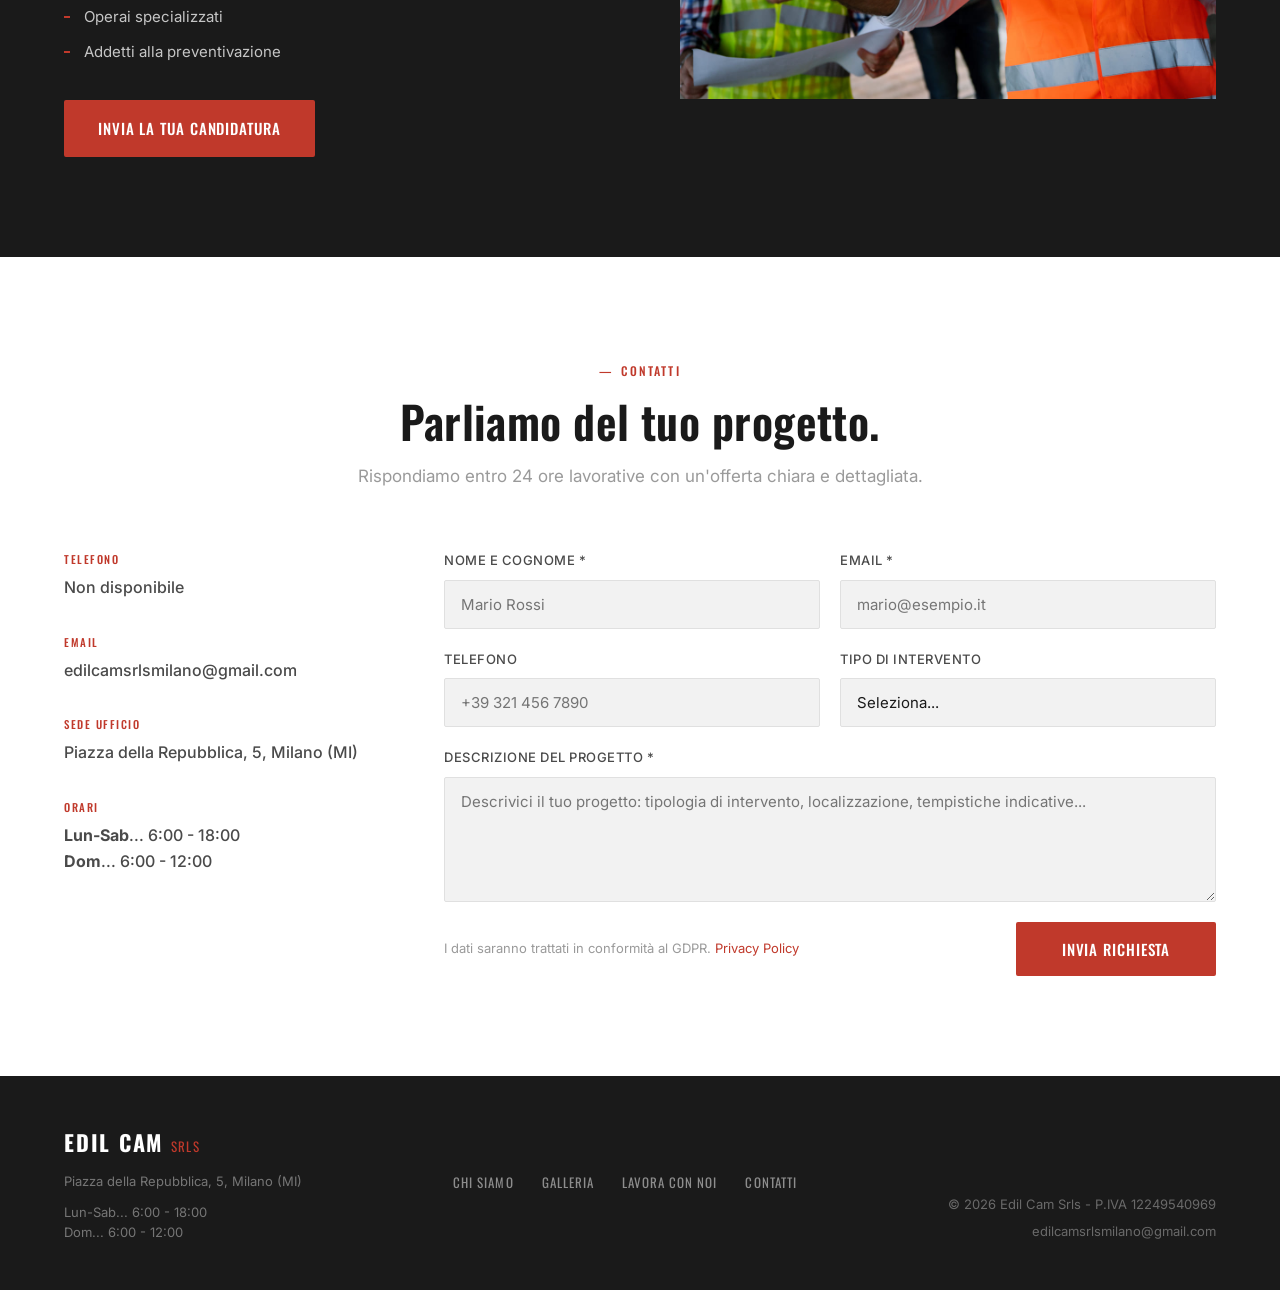
==== commit 8633046c: "Update index.html" ====
--- a/index.html
+++ b/index.html
@@ -153,7 +153,7 @@
             <li>Operai specializzati</li>
             <li>Addetti alla preventivazione</li>
           </ul>
-          <a href="lavora-con-noi.html" class="btn btn-primary">Invia la tua Candidatura</a>
+          <a href="lavora-con-noi" class="btn btn-primary">Invia la tua Candidatura</a>
         </div>
         <div class="lavora-visual">
           <div class="lavora-carousel">
